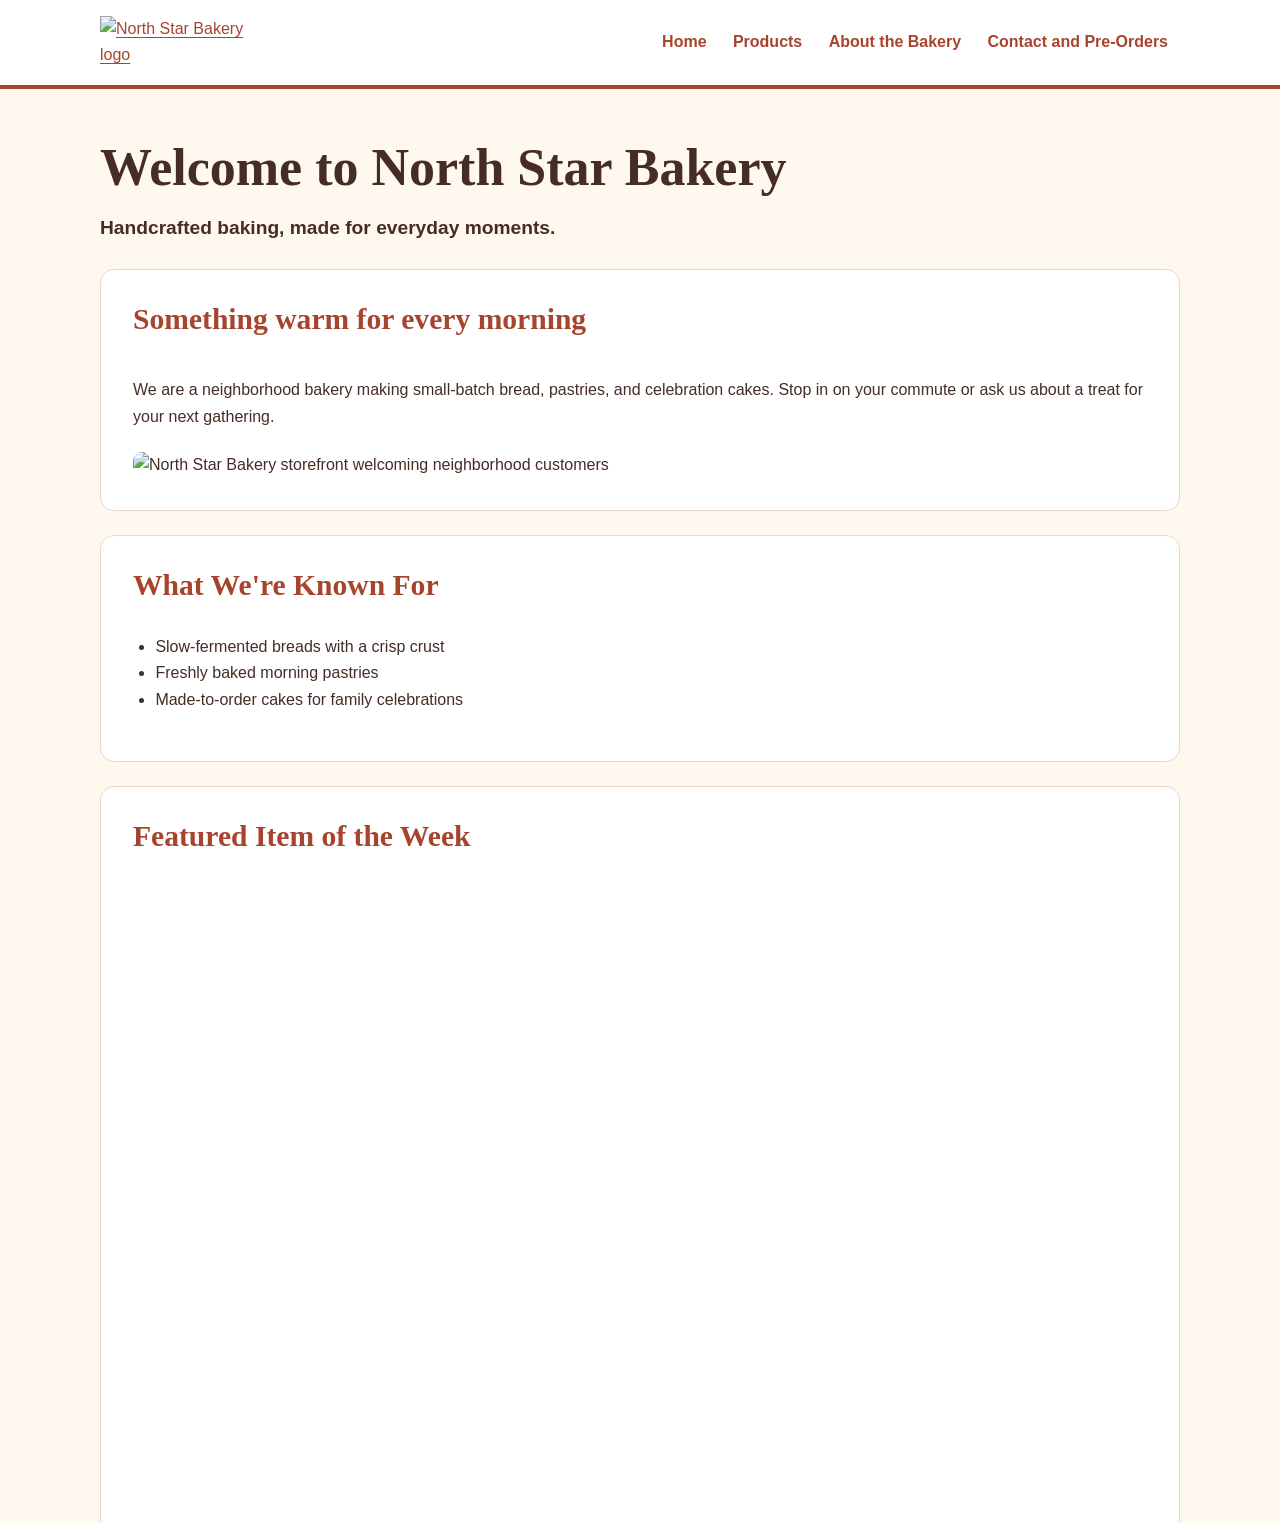
==== index.html @ 129e8047 "Add files via upload" ====
<!DOCTYPE html>
<html lang="en">
<head>
  <meta charset="UTF-8">
  <meta name="viewport" content="width=device-width, initial-scale=1.0">
  <title>Home | North Star Bakery</title>
  <link rel="stylesheet" href="styles.css">
</head>
<body>
  <header>
    <a href="index.html" aria-label="North Star Bakery home">
      <img src="media/bakery-logo.png" alt="North Star Bakery logo" width="180">
    </a>
    <nav aria-label="Main navigation">
      <ul>
        <li><a href="index.html">Home</a></li>
        <li><a href="products.html">Products</a></li>
        <li><a href="about.html">About the Bakery</a></li>
        <li><a href="contact.html">Contact and Pre-Orders</a></li>
      </ul>
    </nav>
  </header>
  <main>
    <h1>Welcome to North Star Bakery</h1>
    <p class="intro">Handcrafted baking, made for everyday moments.</p>
    <section aria-labelledby="welcome-heading">
      <h2 id="welcome-heading">Something warm for every morning</h2>
      <p>We are a neighborhood bakery making small-batch bread, pastries, and celebration cakes. Stop in on your commute or ask us about a treat for your next gathering.</p>
      <img src="media/bakery-storefront.jpg" alt="North Star Bakery storefront welcoming neighborhood customers" width="640">
    </section>
    <section aria-labelledby="known-heading">
      <h2 id="known-heading">What We're Known For</h2>
      <ul>
        <li>Slow-fermented breads with a crisp crust</li>
        <li>Freshly baked morning pastries</li>
        <li>Made-to-order cakes for family celebrations</li>
      </ul>
    </section>
    <section aria-labelledby="featured-heading">
      <h2 id="featured-heading">Featured Item of the Week</h2>
      <picture>
        <source media="(max-width: 600px)" srcset="media/bakery-feature-small.jpg">
        <img src="media/bakery-feature-large.jpg" alt="Featured freshly baked bakery item displayed for the week" width="680">
      </picture>
      <p>Ask our team about this week's featured bake and whether it is available for pickup.</p>
    </section>
    <section aria-labelledby="visit-heading">
      <h2 id="visit-heading">Visit Us</h2>
      <p>We're a local neighborhood bakery. Contact us for our current location details and pickup arrangements.</p>
      <p>Sample hours (confirm before visiting): Monday-Friday, 7:00 a.m.-5:00 p.m.; Saturday, 8:00 a.m.-3:00 p.m.; Sunday, closed.</p>
      <p><a href="contact.html">Ask about today's selection and preorder pickup</a></p>
    </section>
  </main>
  <footer>
    <p>&copy; 2026 North Star Bakery. Baked with care for our neighbors.</p>
    <p><a href="contact.html">Contact us about orders and pickup</a></p>
  </footer>
</body>
</html>
---- styles.css ----
/* North Star Bakery | Touchstone 3 | Mobile-first CSS */
:root {
  --cream: #FFF8EF;
  --brown: #452D25;
  --rust: #A7442E;
  --white: #FFFFFF;
}
* { box-sizing: border-box; }
html { scroll-behavior: smooth; }
body { margin: 0; background: var(--cream); color: var(--brown); font-family: Arial, Helvetica, sans-serif; line-height: 1.65; font-size: 1rem; }
a { color: var(--rust); text-underline-offset: .2em; }
a:hover { text-decoration-thickness: 2px; }
a:focus-visible, button:focus-visible, input:focus-visible, select:focus-visible, textarea:focus-visible { outline: 3px solid var(--rust); outline-offset: 3px; }
header { background: var(--white); border-bottom: 4px solid var(--rust); padding: 1rem max(1rem, calc((100vw - 1080px)/2)); display: flex; flex-direction: column; align-items: center; gap: .75rem; }
header > a { display: inline-flex; align-items: center; }
header img { max-width: 150px; height: auto; }
nav { width: 100%; }
nav ul { display: flex; flex-wrap: wrap; justify-content: center; gap: .5rem; padding: 0; margin: 0; list-style: none; }
nav a { display: block; padding: .5rem .75rem; font-weight: 700; text-decoration: none; border-radius: .45rem; }
nav a:hover, nav a:focus-visible { background: var(--cream); }
main { width: min(100% - 2rem, 1080px); margin: 2rem auto 3.5rem; }
h1,h2 { font-family: Georgia, 'Times New Roman', serif; line-height: 1.2; }
h1 { font-size: clamp(2rem, 6vw, 3.25rem); margin: 0 0 1.1rem; }
h2 { color: var(--rust); font-size: clamp(1.4rem, 3vw, 1.85rem); margin-top: 0; }
p { margin: .6rem 0 1rem; }
.intro { font-size: 1.2rem; font-weight: 700; margin-top: -.3rem; margin-bottom: 1.6rem; }
main > section { display: flex; flex-direction: column; gap: .35rem; background: var(--white); border: 1px solid #e8d9cc; border-radius: 14px; padding: 1.3rem; margin: 1.2rem 0; }
main > section ul { margin-top: 0; padding-left: 1.4rem; }
main > p { max-width: 75ch; }
img, picture, video { max-width: 100%; height: auto; }
main img, video { border-radius: 9px; }
picture { display: block; }
picture img { display: block; }
figure { margin: 1rem 0 0; max-width: 650px; }
figcaption { font-size: .93rem; padding: .55rem 0 0; font-style: italic; }
fieldset { border: 1px solid var(--brown); border-radius: 8px; padding: 1rem; margin: 1.2rem 0; min-width: 0; }
legend { font-weight: 700; padding: 0 .5rem; }
label { display: inline-block; font-weight: 700; margin-bottom: .25rem; }
input,select,textarea { color: var(--brown); font: inherit; padding: .65rem .75rem; width: 100%; max-width: 600px; background: var(--white); border: 1px solid var(--brown); border-radius: 6px; }
textarea { resize: vertical; }
button { font: inherit; font-weight: 700; padding: .8rem 1.5rem; color: var(--white); background: var(--rust); border: 2px solid var(--rust); border-radius: 7px; cursor: pointer; }
button:hover { background: var(--brown); border-color: var(--brown); }
footer { background: var(--brown); color: var(--white); text-align: center; padding: 1.5rem 1rem; }
footer a { color: var(--white); }
@media (min-width: 760px) {
  header { flex-direction: row; justify-content: space-between; }
  header img { max-width: 160px; }
  nav { width: auto; }
  nav ul { justify-content: flex-end; gap: .15rem; }
  main { margin-top: 3rem; }
  main > section { padding: 2rem; }
  main > section:has(> img), main > section:has(> picture) { align-items: flex-start; }
  main > section > img, main > section > picture { max-width: 740px; }
  fieldset { padding: 1.4rem 1.6rem; }
}
@media (min-width: 1050px) {
  main > section { margin-top: 1.5rem; }
}
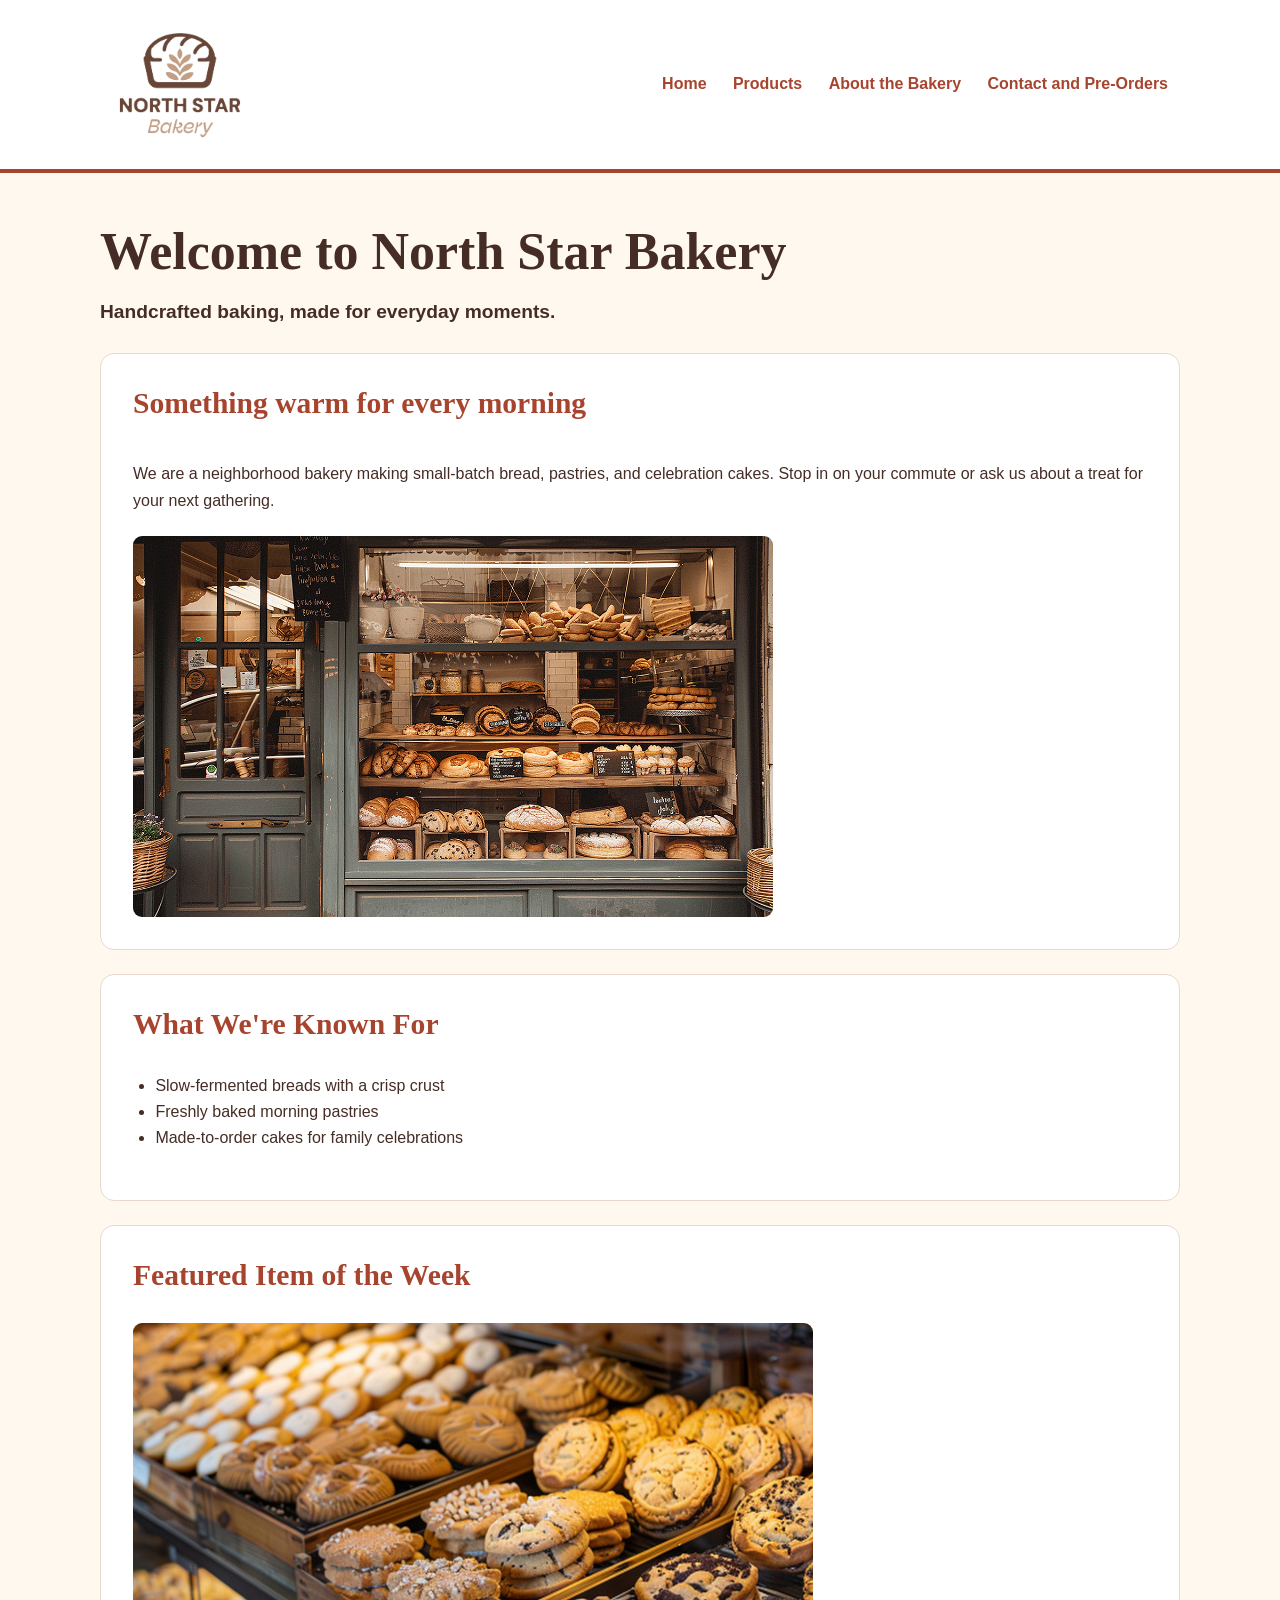
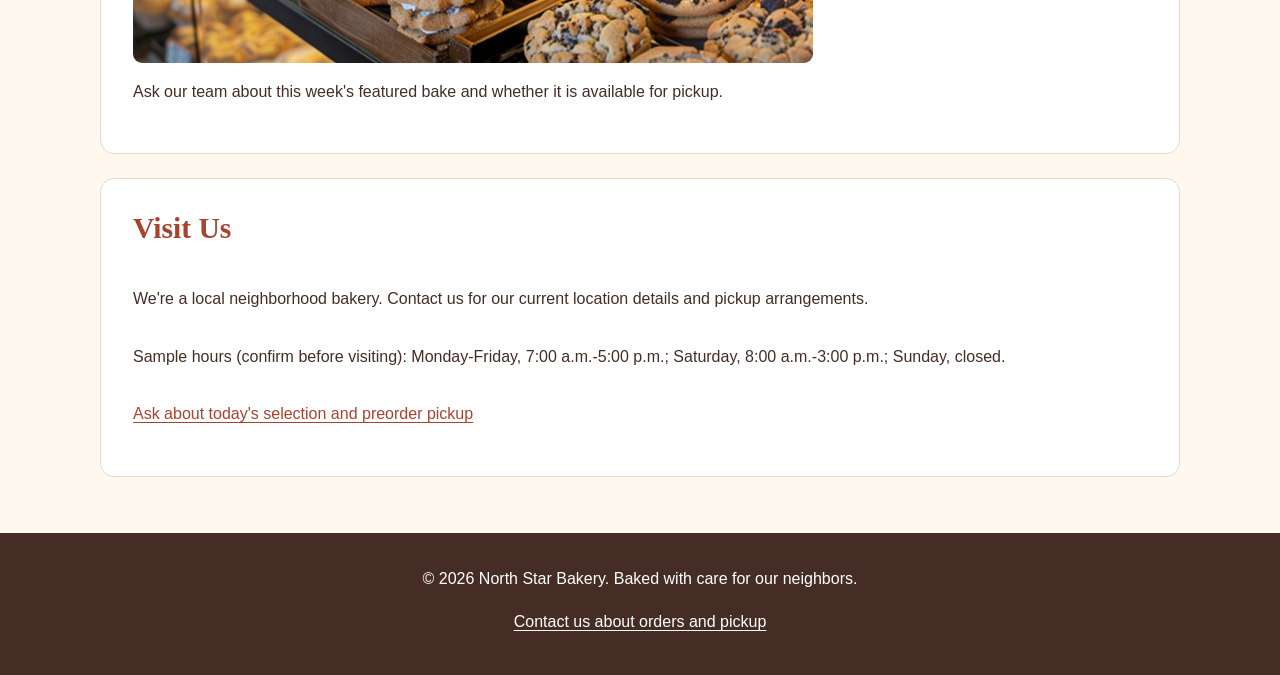
==== commit 7d38d8d3: "Update index.html" ====
--- a/index.html
+++ b/index.html
@@ -1,3 +1,4 @@
+
 <!DOCTYPE html>
 <html lang="en">
 <head>
@@ -9,7 +10,7 @@
 <body>
   <header>
     <a href="index.html" aria-label="North Star Bakery home">
-      <img src="media/bakery-logo.png" alt="North Star Bakery logo" width="180">
+      <img src="media/bakery-logo_c.png" alt="North Star Bakery logo" width="180">
     </a>
     <nav aria-label="Main navigation">
       <ul>
@@ -20,14 +21,24 @@
       </ul>
     </nav>
   </header>
+
   <main>
     <h1>Welcome to North Star Bakery</h1>
     <p class="intro">Handcrafted baking, made for everyday moments.</p>
+
     <section aria-labelledby="welcome-heading">
       <h2 id="welcome-heading">Something warm for every morning</h2>
-      <p>We are a neighborhood bakery making small-batch bread, pastries, and celebration cakes. Stop in on your commute or ask us about a treat for your next gathering.</p>
-      <img src="media/bakery-storefront.jpg" alt="North Star Bakery storefront welcoming neighborhood customers" width="640">
+      <p>
+        We are a neighborhood bakery making small-batch bread,
+        pastries, and celebration cakes. Stop in on your commute
+        or ask us about a treat for your next gathering.
+      </p>
+      <img
+        src="media/bakery-storefront_c.png"
+        alt="North Star Bakery storefront welcoming neighborhood customers"
+        width="640">
     </section>
+
     <section aria-labelledby="known-heading">
       <h2 id="known-heading">What We're Known For</h2>
       <ul>
@@ -36,24 +47,49 @@
         <li>Made-to-order cakes for family celebrations</li>
       </ul>
     </section>
+
     <section aria-labelledby="featured-heading">
       <h2 id="featured-heading">Featured Item of the Week</h2>
       <picture>
-        <source media="(max-width: 600px)" srcset="media/bakery-feature-small.jpg">
-        <img src="media/bakery-feature-large.jpg" alt="Featured freshly baked bakery item displayed for the week" width="680">
+        <source
+          media="(max-width: 600px)"
+          srcset="media/bakery-feature-small_c.png">
+        <img
+          src="media/bakery-feature-large_c.png"
+          alt="Featured freshly baked bakery item displayed for the week"
+          width="680">
       </picture>
-      <p>Ask our team about this week's featured bake and whether it is available for pickup.</p>
+      <p>
+        Ask our team about this week's featured bake
+        and whether it is available for pickup.
+      </p>
     </section>
+
     <section aria-labelledby="visit-heading">
       <h2 id="visit-heading">Visit Us</h2>
-      <p>We're a local neighborhood bakery. Contact us for our current location details and pickup arrangements.</p>
-      <p>Sample hours (confirm before visiting): Monday-Friday, 7:00 a.m.-5:00 p.m.; Saturday, 8:00 a.m.-3:00 p.m.; Sunday, closed.</p>
-      <p><a href="contact.html">Ask about today's selection and preorder pickup</a></p>
+      <p>
+        We're a local neighborhood bakery. Contact us for our
+        current location details and pickup arrangements.
+      </p>
+      <p>
+        Sample hours (confirm before visiting):
+        Monday-Friday, 7:00 a.m.-5:00 p.m.;
+        Saturday, 8:00 a.m.-3:00 p.m.;
+        Sunday, closed.
+      </p>
+      <p>
+        <a href="contact.html">
+          Ask about today's selection and preorder pickup
+        </a>
+      </p>
     </section>
   </main>
+
   <footer>
     <p>&copy; 2026 North Star Bakery. Baked with care for our neighbors.</p>
-    <p><a href="contact.html">Contact us about orders and pickup</a></p>
+    <p>
+      <a href="contact.html">Contact us about orders and pickup</a>
+    </p>
   </footer>
 </body>
 </html>
